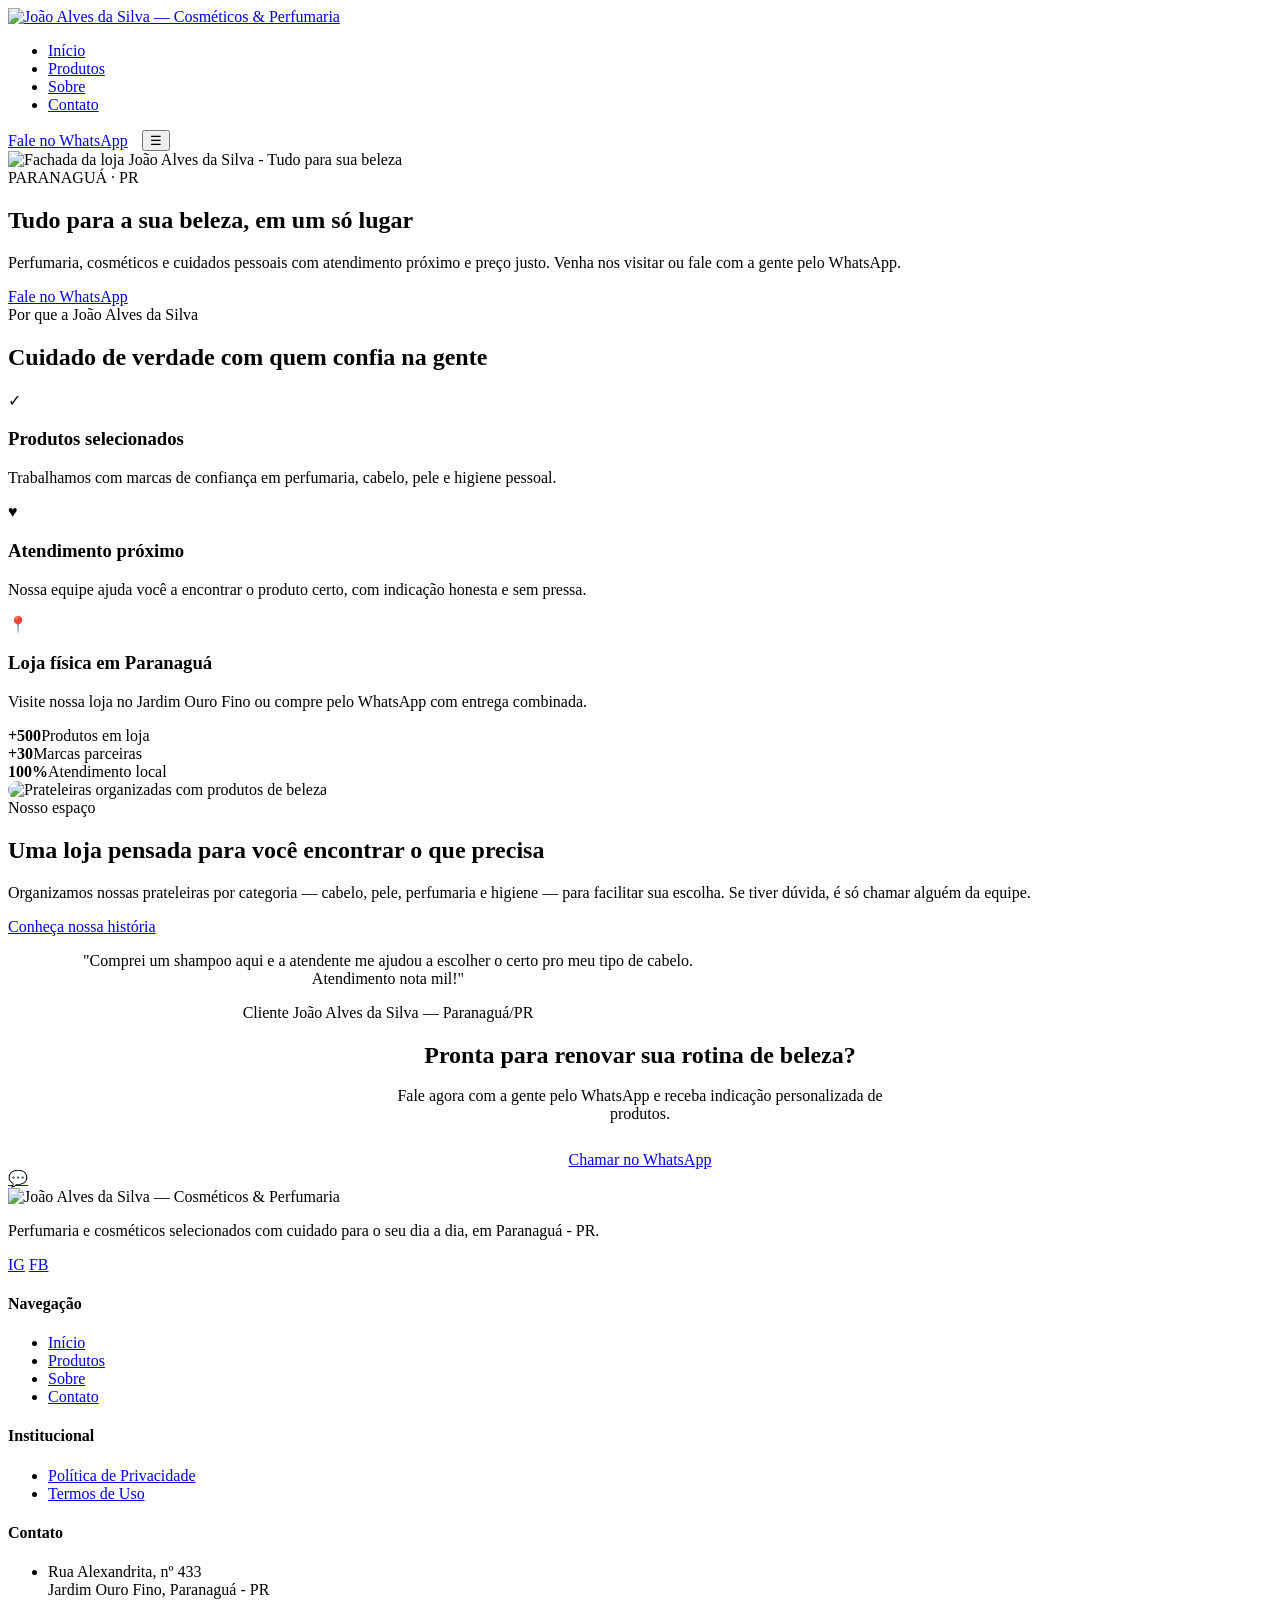
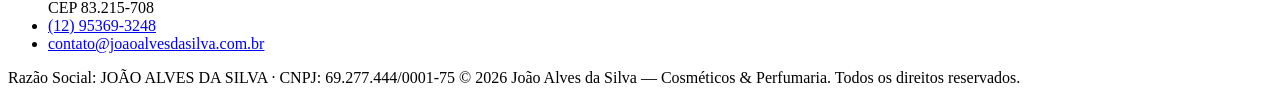
==== index.html @ 9dee6596 "Add files via upload" ====
<!DOCTYPE html>
<html lang="pt-BR">
<head>
<meta charset="UTF-8">
<meta name="viewport" content="width=device-width, initial-scale=1.0">
<title>João Alves da Silva | Cosméticos e Perfumaria em Paranaguá - PR</title>
<meta name="description" content="Loja de cosméticos e perfumaria em Paranaguá - PR. Produtos para cabelo, pele e higiene pessoal com atendimento próximo.">
<link rel="icon" type="image/svg+xml" href="assets/img/logo-icone.svg">
<link rel="stylesheet" href="assets/css/style.css">
<link rel="preconnect" href="https://fonts.googleapis.com">
<link href="https://fonts.googleapis.com/css2?family=Playfair+Display:wght@600;700&family=Poppins:wght@400;500;600;700&display=swap" rel="stylesheet">
</head>
<body>
<header class="site-header">
  <div class="header-inner container">
    <a href="index.html" class="logo-link"><img src="assets/img/logo-fundo-claro.svg" alt="João Alves da Silva — Cosméticos & Perfumaria"></a>
    <nav class="main-nav" id="mainNav">
      <ul>
        <li><a href="index.html" class="active">Início</a></li>
        <li><a href="produtos.html">Produtos</a></li>
        <li><a href="sobre.html">Sobre</a></li>
        <li><a href="contato.html">Contato</a></li>
      </ul>
    </nav>
    <div style="display:flex; align-items:center; gap:14px;">
      <a href="https://wa.me/5512953693248" target="_blank" rel="noopener" class="btn btn-primary btn-header">Fale no WhatsApp</a>
      <button class="menu-toggle" id="menuToggle" aria-label="Abrir menu">☰</button>
    </div>
  </div>
</header>

<section class="hero">
  <div class="hero-media">
    <img src="assets/img/hero-fachada.jpg" alt="Fachada da loja João Alves da Silva - Tudo para sua beleza">
  </div>
  <div class="hero-content">
    <span class="hero-eyebrow">PARANAGUÁ · PR</span>
    <h1>Tudo para a sua beleza, em um só lugar</h1>
    <p>Perfumaria, cosméticos e cuidados pessoais com atendimento próximo e preço justo. Venha nos visitar ou fale com a gente pelo WhatsApp.</p>
    <div class="hero-actions">
      <a href="https://wa.me/5512953693248" target="_blank" rel="noopener" class="btn btn-primary">Fale no WhatsApp</a>
      <a href="produtos.html" class="btn btn-outline" style="border-color:#fff; color:#fff;">Ver produtos</a>
    </div>
  </div>
</section>

<section>
  <div class="container">
    <div class="section-head">
      <span class="section-eyebrow">Por que a João Alves da Silva</span>
      <h2>Cuidado de verdade com quem confia na gente</h2>
    </div>
    <div class="grid-3">
      <div class="card">
        <div class="card-body">
          <div class="icon-badge">✓</div>
          <h3>Produtos selecionados</h3>
          <p>Trabalhamos com marcas de confiança em perfumaria, cabelo, pele e higiene pessoal.</p>
        </div>
      </div>
      <div class="card">
        <div class="card-body">
          <div class="icon-badge">♥</div>
          <h3>Atendimento próximo</h3>
          <p>Nossa equipe ajuda você a encontrar o produto certo, com indicação honesta e sem pressa.</p>
        </div>
      </div>
      <div class="card">
        <div class="card-body">
          <div class="icon-badge">📍</div>
          <h3>Loja física em Paranaguá</h3>
          <p>Visite nossa loja no Jardim Ouro Fino ou compre pelo WhatsApp com entrega combinada.</p>
        </div>
      </div>
    </div>
    <div class="stat-row">
      <div><strong>+500</strong><span>Produtos em loja</span></div>
      <div><strong>+30</strong><span>Marcas parceiras</span></div>
      <div><strong>100%</strong><span>Atendimento local</span></div>
    </div>
  </div>
</section>

<section class="alt-bg">
  <div class="container grid-2">
    <div>
      <img src="assets/img/produtos-prateleira.jpg" alt="Prateleiras organizadas com produtos de beleza" style="border-radius:16px; box-shadow:var(--shadow);">
    </div>
    <div>
      <span class="section-eyebrow">Nosso espaço</span>
      <h2>Uma loja pensada para você encontrar o que precisa</h2>
      <p>Organizamos nossas prateleiras por categoria — cabelo, pele, perfumaria e higiene — para facilitar sua escolha. Se tiver dúvida, é só chamar alguém da equipe.</p>
      <a href="sobre.html" class="btn btn-outline">Conheça nossa história</a>
    </div>
  </div>
</section>

<section class="rose-bg">
  <div class="container" style="max-width:760px; text-align:center;">
    <blockquote>
      "Comprei um shampoo aqui e a atendente me ajudou a escolher o certo pro meu tipo de cabelo. Atendimento nota mil!"
    </blockquote>
    <div class="quote-attr">Cliente João Alves da Silva — Paranaguá/PR</div>
  </div>
</section>

<section>
  <div class="container" style="text-align:center;">
    <h2 style="margin-bottom:18px;">Pronta para renovar sua rotina de beleza?</h2>
    <p style="max-width:520px; margin:0 auto 28px;">Fale agora com a gente pelo WhatsApp e receba indicação personalizada de produtos.</p>
    <a href="https://wa.me/5512953693248" target="_blank" rel="noopener" class="btn btn-primary">Chamar no WhatsApp</a>
  </div>
</section>

<a href="https://wa.me/5512953693248" target="_blank" rel="noopener" class="wa-float" aria-label="Fale no WhatsApp">💬</a>

<footer>
  <div class="container">
    <div class="footer-grid">
      <div class="footer-brand">
        <img src="assets/img/logo-fundo-escuro.svg" alt="João Alves da Silva — Cosméticos & Perfumaria">
        <p>Perfumaria e cosméticos selecionados com cuidado para o seu dia a dia, em Paranaguá - PR.</p>
        <div class="social-row">
          <a href="#" aria-label="Instagram" target="_blank" rel="noopener">IG</a>
          <a href="#" aria-label="Facebook" target="_blank" rel="noopener">FB</a>
        </div>
      </div>
      <div>
        <h4>Navegação</h4>
        <ul>
          <li><a href="index.html">Início</a></li>
          <li><a href="produtos.html">Produtos</a></li>
          <li><a href="sobre.html">Sobre</a></li>
          <li><a href="contato.html">Contato</a></li>
        </ul>
      </div>
      <div>
        <h4>Institucional</h4>
        <ul>
          <li><a href="privacidade.html">Política de Privacidade</a></li>
          <li><a href="termos.html">Termos de Uso</a></li>
        </ul>
      </div>
      <div>
        <h4>Contato</h4>
        <ul>
          <li>Rua Alexandrita, nº 433<br>Jardim Ouro Fino, Paranaguá - PR<br>CEP 83.215-708</li>
          <li><a href="tel:+5512953693248">(12) 95369-3248</a></li>
          <li><a href="mailto:contato@joaoalvesdasilva.com.br">contato@joaoalvesdasilva.com.br</a></li>
        </ul>
      </div>
    </div>
    <div class="footer-legal">
      <span>Razão Social: JOÃO ALVES DA SILVA · CNPJ: 69.277.444/0001-75</span>
      <span>&copy; 2026 João Alves da Silva — Cosméticos & Perfumaria. Todos os direitos reservados.</span>
    </div>
  </div>
</footer>

<script>
  var t = document.getElementById('menuToggle');
  var n = document.getElementById('mainNav');
  if (t) { t.addEventListener('click', function(){ n.classList.toggle('open'); }); }
</script>
</body>
</html>
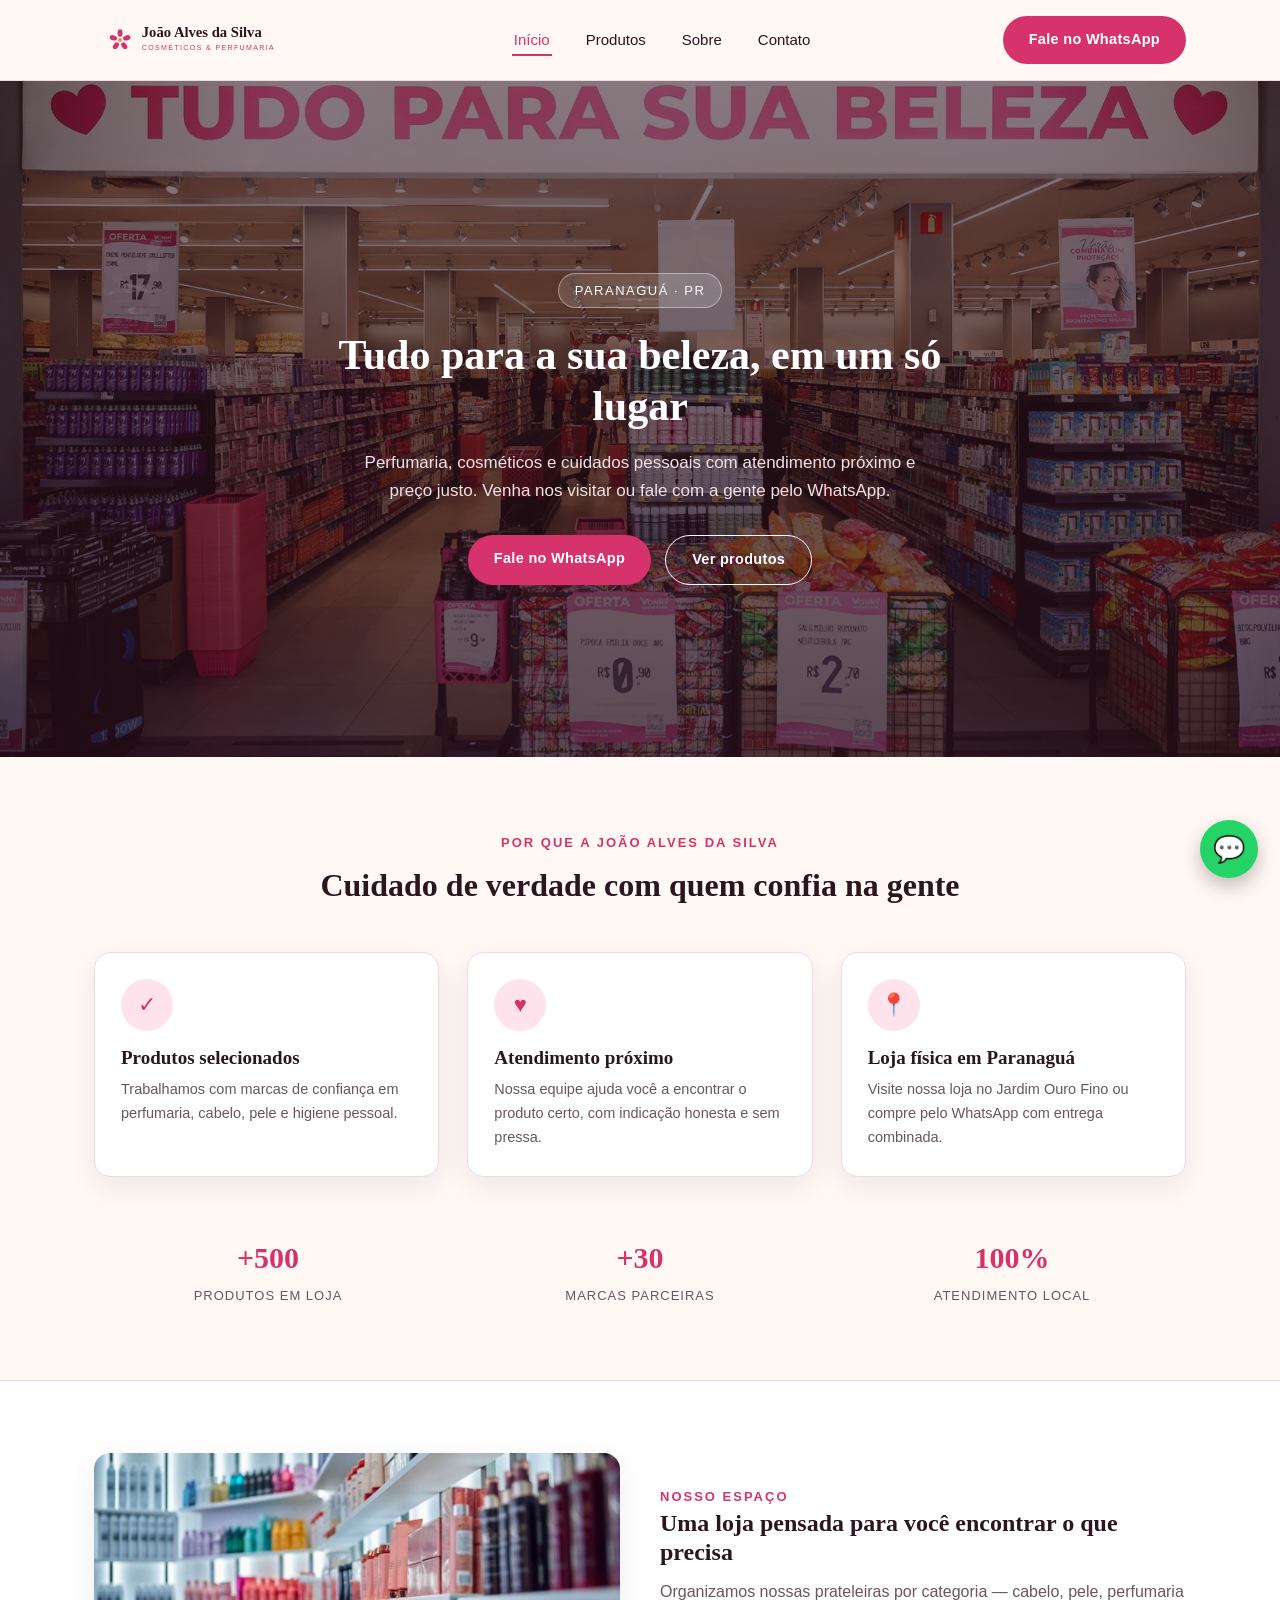
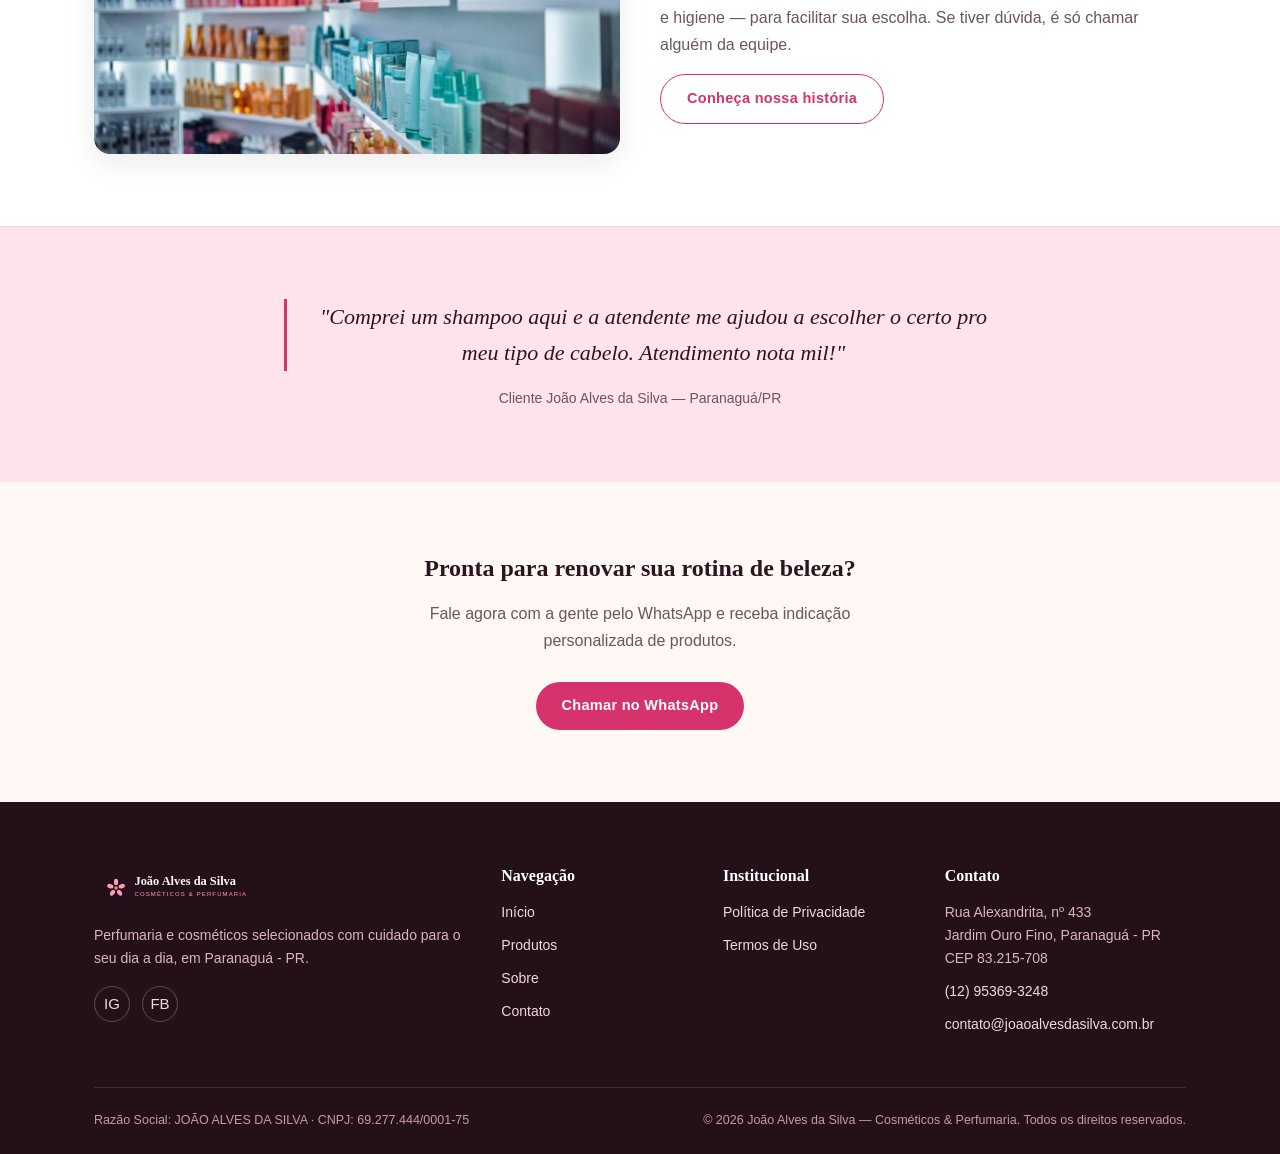
==== commit 17b79de0: "Add Facebook domain verification meta tag" ====
--- a/index.html
+++ b/index.html
@@ -1,6 +1,7 @@
 <!DOCTYPE html>
 <html lang="pt-BR">
 <head>
+<meta name="facebook-domain-verification" content="is60ax06qec8fac9p0bwq0h0r5rf7r" />
 <meta charset="UTF-8">
 <meta name="viewport" content="width=device-width, initial-scale=1.0">
 <title>João Alves da Silva | Cosméticos e Perfumaria em Paranaguá - PR</title>
--- a/assets/css/style.css
+++ b/assets/css/style.css
@@ -0,0 +1,214 @@
+/* João Alves da Silva — Cosméticos & Perfumaria */
+
+:root{
+  --rose:#d6336c;
+  --rose-dark:#a91f52;
+  --rose-light:#ffe3ec;
+  --gold:#d4a24e;
+  --ink:#2b1620;
+  --ink-soft:#6b5560;
+  --cream:#fff8f5;
+  --white:#ffffff;
+  --border:#f1d9e1;
+  --radius:16px;
+  --shadow:0 10px 30px rgba(43,22,32,.08);
+}
+
+*{box-sizing:border-box;}
+html{scroll-behavior:smooth;}
+body{
+  margin:0;
+  font-family:'Poppins',Arial,sans-serif;
+  color:var(--ink);
+  background:var(--cream);
+  line-height:1.65;
+}
+h1,h2,h3,h4{
+  font-family:'Playfair Display',Georgia,serif;
+  color:var(--ink);
+  margin:0 0 .5em;
+  line-height:1.2;
+}
+p{margin:0 0 1em; color:var(--ink-soft);}
+a{color:var(--rose); text-decoration:none;}
+a:hover{text-decoration:underline;}
+img{max-width:100%; display:block;}
+.container{max-width:1140px; margin:0 auto; padding:0 24px;}
+section{padding:72px 0;}
+
+/* ---------- header ---------- */
+.site-header{
+  position:sticky; top:0; z-index:100;
+  background:rgba(255,248,245,.92);
+  backdrop-filter:blur(8px);
+  border-bottom:1px solid var(--border);
+}
+.header-inner{
+  display:flex; align-items:center; justify-content:space-between;
+  padding:14px 24px;
+}
+.logo-link img{height:52px; width:auto;}
+nav.main-nav ul{
+  list-style:none; display:flex; gap:32px; margin:0; padding:0;
+}
+nav.main-nav a{
+  color:var(--ink); font-weight:500; font-size:15px;
+  padding:6px 2px; border-bottom:2px solid transparent;
+}
+nav.main-nav a:hover, nav.main-nav a.active{
+  color:var(--rose); border-color:var(--rose); text-decoration:none;
+}
+.btn{
+  display:inline-block; padding:12px 26px; border-radius:999px;
+  font-weight:600; font-size:14.5px; letter-spacing:.3px;
+  transition:transform .15s ease, box-shadow .15s ease;
+}
+.btn-primary{background:var(--rose); color:#fff;}
+.btn-primary:hover{background:var(--rose-dark); text-decoration:none; transform:translateY(-1px); box-shadow:var(--shadow);}
+.btn-outline{border:1.5px solid var(--rose); color:var(--rose); background:transparent;}
+.btn-outline:hover{background:var(--rose-light); text-decoration:none;}
+.btn-header{display:none;}
+@media(min-width:860px){ .btn-header{display:inline-block;} }
+
+.menu-toggle{
+  display:none; background:none; border:none; font-size:26px; color:var(--ink); cursor:pointer;
+}
+@media(max-width:859px){
+  nav.main-nav{
+    position:absolute; top:100%; left:0; right:0; background:var(--white);
+    border-bottom:1px solid var(--border); display:none; box-shadow:var(--shadow);
+  }
+  nav.main-nav.open{display:block;}
+  nav.main-nav ul{flex-direction:column; gap:0; padding:8px 24px 20px;}
+  nav.main-nav li{border-top:1px solid var(--border);}
+  nav.main-nav a{display:block; padding:14px 0;}
+  .menu-toggle{display:block;}
+}
+
+/* ---------- hero ---------- */
+.hero{
+  position:relative; color:#fff; overflow:hidden;
+}
+.hero-media{
+  position:absolute; inset:0;
+}
+.hero-media img{width:100%; height:100%; object-fit:cover;}
+.hero-media::after{
+  content:""; position:absolute; inset:0;
+  background:linear-gradient(180deg, rgba(43,15,26,.55), rgba(43,15,26,.75));
+}
+.hero-content{
+  position:relative; padding:120px 24px 100px; max-width:720px; margin:0 auto; text-align:center;
+}
+.hero-eyebrow{
+  display:inline-block; background:rgba(255,255,255,.15); border:1px solid rgba(255,255,255,.4);
+  padding:6px 16px; border-radius:999px; font-size:13px; letter-spacing:1.5px; margin-bottom:22px;
+}
+.hero-content h1{color:#fff; font-size:42px; margin-bottom:18px;}
+.hero-content p{color:#f4dfe6; font-size:17px; max-width:560px; margin:0 auto 30px;}
+.hero-actions{display:flex; gap:14px; justify-content:center; flex-wrap:wrap;}
+
+.page-hero{
+  background:linear-gradient(135deg, var(--rose) 0%, var(--rose-dark) 100%);
+  color:#fff; padding:80px 24px 64px; text-align:center;
+}
+.page-hero h1{color:#fff; font-size:36px;}
+.page-hero p{color:#ffe3ec; max-width:600px; margin:0 auto;}
+.breadcrumb{font-size:13px; letter-spacing:1.5px; opacity:.85; margin-bottom:12px;}
+
+/* ---------- sections ---------- */
+.section-head{text-align:center; max-width:640px; margin:0 auto 48px;}
+.section-eyebrow{
+  color:var(--rose); font-weight:600; letter-spacing:2px; font-size:13px; text-transform:uppercase;
+}
+.section-head h2{font-size:32px; margin-top:10px;}
+
+.grid-3{display:grid; grid-template-columns:repeat(auto-fit,minmax(240px,1fr)); gap:28px;}
+.grid-2{display:grid; grid-template-columns:repeat(auto-fit,minmax(280px,1fr)); gap:40px; align-items:center;}
+
+.card{
+  background:var(--white); border-radius:var(--radius); overflow:hidden;
+  box-shadow:var(--shadow); border:1px solid var(--border);
+}
+.card-body{padding:26px;}
+.card img{height:220px; object-fit:cover; width:100%;}
+.card h3{font-size:19px; margin-bottom:8px;}
+.card p{font-size:14.5px; margin-bottom:0;}
+
+.stat-row{
+  display:grid; grid-template-columns:repeat(auto-fit,minmax(140px,1fr)); gap:24px;
+  text-align:center; margin-top:56px;
+}
+.stat-row strong{display:block; font-family:'Playfair Display',serif; font-size:30px; color:var(--rose);}
+.stat-row span{font-size:13px; letter-spacing:1px; color:var(--ink-soft); text-transform:uppercase;}
+
+.alt-bg{background:var(--white); border-top:1px solid var(--border); border-bottom:1px solid var(--border);}
+.rose-bg{background:var(--rose-light);}
+
+.icon-badge{
+  width:52px; height:52px; border-radius:50%; background:var(--rose-light);
+  color:var(--rose); display:flex; align-items:center; justify-content:center;
+  font-size:22px; margin-bottom:16px;
+}
+
+blockquote{
+  font-family:'Playfair Display',serif; font-size:22px; font-style:italic;
+  color:var(--ink); border-left:3px solid var(--rose); padding-left:24px; margin:0;
+}
+.quote-attr{margin-top:16px; font-size:14px; color:var(--ink-soft); font-style:normal;}
+
+/* ---------- footer ---------- */
+footer{background:#241019; color:#f3d7de; padding:64px 0 24px;}
+footer h4{color:#fff; font-size:16px; margin-bottom:16px;}
+footer a{color:#f3d7de;}
+footer a:hover{color:#fff;}
+.footer-grid{
+  display:grid; grid-template-columns:2fr 1fr 1fr 1.3fr; gap:36px; margin-bottom:40px;
+}
+@media(max-width:800px){ .footer-grid{grid-template-columns:1fr 1fr;} }
+.footer-grid p, .footer-grid li{font-size:14px; color:#d9b6c0;}
+.footer-grid ul{list-style:none; margin:0; padding:0;}
+.footer-grid li{margin-bottom:10px;}
+.footer-brand img{height:44px; margin-bottom:14px;}
+.footer-legal{
+  border-top:1px solid rgba(255,255,255,.12); padding-top:22px;
+  display:flex; flex-wrap:wrap; gap:10px 24px; justify-content:space-between;
+  font-size:12.5px; color:#c79aa6;
+}
+.footer-legal a{color:#c79aa6;}
+.social-row{display:flex; gap:12px; margin-top:16px;}
+.social-row a{
+  width:36px; height:36px; border-radius:50%; border:1px solid rgba(255,255,255,.25);
+  display:flex; align-items:center; justify-content:center; font-size:15px;
+}
+
+/* ---------- WhatsApp floating button ---------- */
+.wa-float{
+  position:fixed; right:22px; bottom:22px; z-index:200;
+  background:#25D366; color:#fff; width:58px; height:58px; border-radius:50%;
+  display:flex; align-items:center; justify-content:center; font-size:26px;
+  box-shadow:0 8px 20px rgba(0,0,0,.25);
+}
+.wa-float:hover{text-decoration:none; filter:brightness(1.05);}
+
+/* ---------- generic content pages ---------- */
+.legal-content{max-width:820px; margin:0 auto;}
+.legal-content h2{margin-top:40px; font-size:22px;}
+.legal-content p, .legal-content li{color:var(--ink-soft); font-size:15px;}
+.legal-content ul{padding-left:20px;}
+.legal-updated{font-size:13px; color:var(--ink-soft); margin-bottom:36px;}
+
+.info-list{list-style:none; margin:0; padding:0;}
+.info-list li{
+  display:flex; gap:14px; padding:14px 0; border-bottom:1px solid var(--border);
+}
+.info-list strong{min-width:130px; color:var(--ink);}
+
+.form-box{background:var(--white); border:1px solid var(--border); border-radius:var(--radius); padding:32px; box-shadow:var(--shadow);}
+.form-box label{display:block; font-size:13.5px; font-weight:600; margin-bottom:6px; color:var(--ink);}
+.form-box input, .form-box textarea{
+  width:100%; padding:12px 14px; border:1px solid var(--border); border-radius:10px;
+  font-family:inherit; font-size:14.5px; margin-bottom:18px; background:var(--cream);
+}
+.form-box textarea{min-height:120px; resize:vertical;}
+.map-embed{border-radius:var(--radius); overflow:hidden; box-shadow:var(--shadow); border:1px solid var(--border);}
